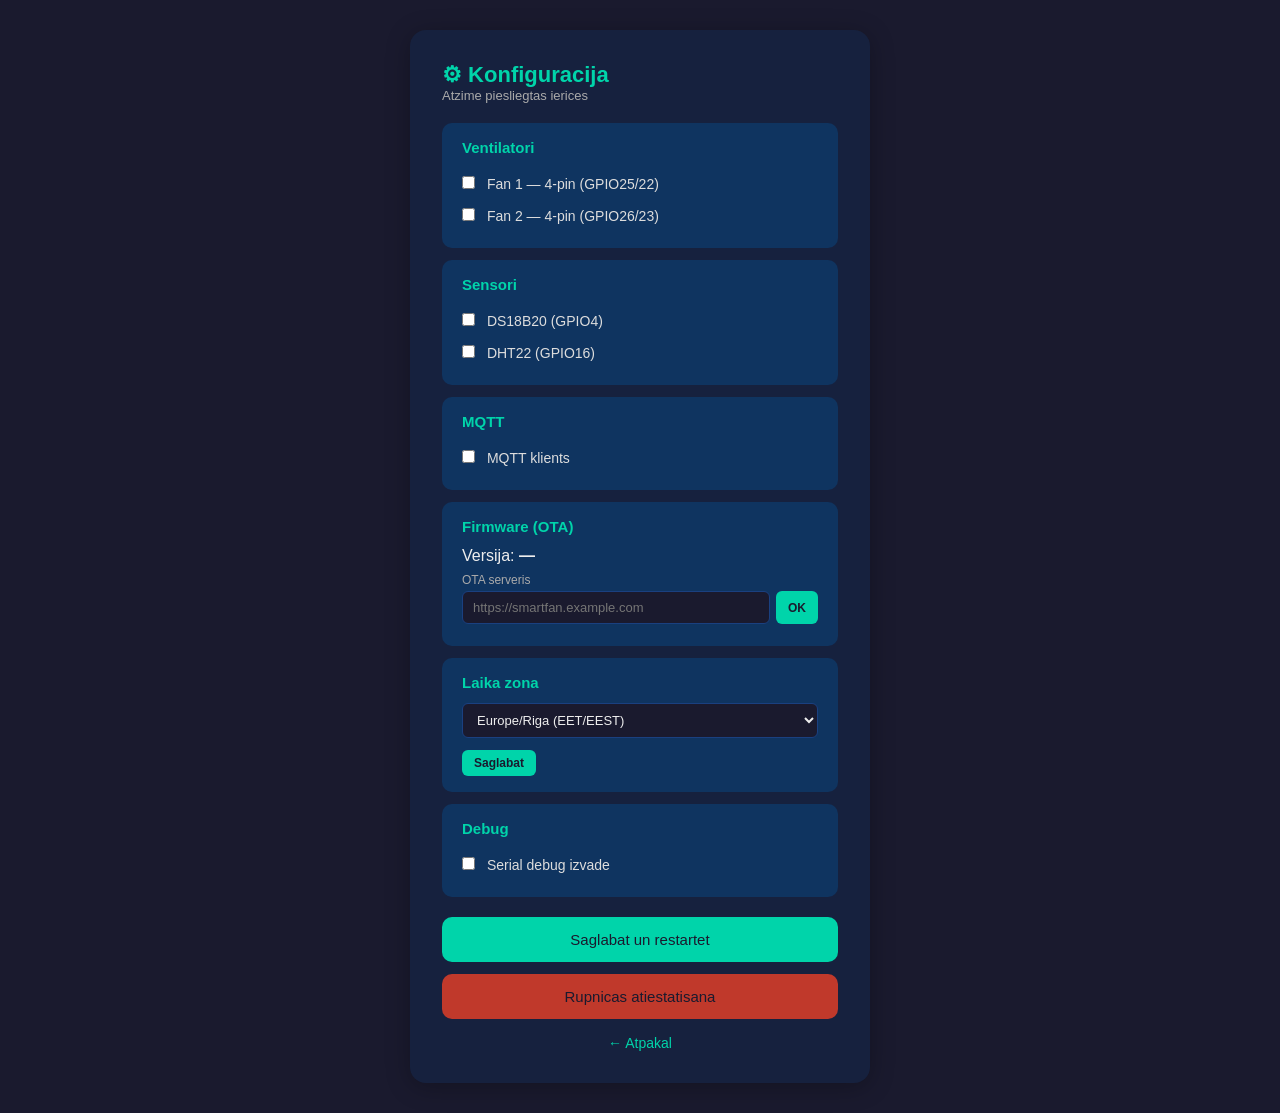
==== data/config.html @ d8c8d3db "Initial commit: SmartFan D1 Mini (ESP8266) firmware Ported from smartfan-esp32 for Wemos D1 Mini: - " ====
<!DOCTYPE html>
<html lang="lv">
<head>
<meta charset="UTF-8">
<meta name="viewport" content="width=device-width, initial-scale=1">
<title>Konfiguracija</title>
<link rel="stylesheet" href="style.css">
</head>
<body>
<div class="card">
  <h1>&#9881; Konfiguracija</h1>
  <p class="sub">Atzime piesliegtas ierices</p>

  <div class="cfg-group">
    <h2>Ventilatori</h2>
    <label class="chk"><input type="checkbox" id="d0" value="1"> Fan 1 — 4-pin (GPIO25/22)</label>
    <label class="chk"><input type="checkbox" id="d1" value="2"> Fan 2 — 4-pin (GPIO26/23)</label>
    <div id="pwm-limits" style="margin-top:12px;display:none">
      <h3 style="font-size:13px;color:#aaa;margin-bottom:8px">Min PWM % (zem si — fans apstajas)</h3>
      <div style="display:flex;gap:16px;align-items:center">
        <label class="cfg-lbl" style="margin:0">Fan 1</label>
        <input type="number" id="f1min" min="0" max="50" value="0" class="cfg-input" style="width:60px">
        <label class="cfg-lbl" style="margin:0">Fan 2</label>
        <input type="number" id="f2min" min="0" max="50" value="0" class="cfg-input" style="width:60px">
        <button class="btn-sm" onclick="savePwmLimits()">Saglabat</button>
      </div>
      <div id="pwm-status" style="font-size:11px;color:#aaa;margin-top:4px"></div>
    </div>
  </div>

  <div class="cfg-group">
    <h2>Sensori</h2>
    <label class="chk"><input type="checkbox" id="d2" value="16"> DS18B20 (GPIO4)</label>
    <label class="chk"><input type="checkbox" id="d3" value="32"> DHT22 (GPIO16)</label>
  </div>

  <div class="cfg-group">
    <h2>MQTT</h2>
    <label class="chk"><input type="checkbox" id="d4" value="512" onchange="mqttChanged()"> MQTT klients</label>
    <div id="mqtt-cfg" style="display:none;margin-top:10px">
      <label class="cfg-lbl">Serveris</label>
      <input type="text" id="mh" placeholder="192.168.1.100" class="cfg-input">
      <label class="cfg-lbl">Ports</label>
      <input type="text" id="mp" placeholder="1883" class="cfg-input" style="width:80px">
      <label class="cfg-lbl">Lietotajs (nav obligats)</label>
      <input type="text" id="mu" placeholder="" class="cfg-input">
      <label class="cfg-lbl">Parole (nav obligata)</label>
      <input type="text" id="mw" placeholder="" class="cfg-input">
      <label class="cfg-lbl">Ierīces ID (automātisks)</label>
      <input type="text" id="mx" class="cfg-input" disabled style="opacity:0.6;cursor:not-allowed">
      <button class="btn-sm" onclick="saveMqtt()" style="margin-top:8px">Saglabat MQTT</button>
      <div id="mqtt-status" style="font-size:11px;color:#aaa;margin-top:6px"></div>
    </div>
  </div>

  <div class="cfg-group" id="ds-section" style="display:none">
    <h2>DS18B20 sensori</h2>
    <button class="btn-sm" onclick="scanDS18()">Skenet busu</button>
    <div id="ds-list" style="margin-top:10px"></div>
  </div>

  <div class="cfg-group" id="ota-section">
    <h2>Firmware (OTA)</h2>
    <div style="display:flex;justify-content:space-between;align-items:center;margin-bottom:8px">
      <span>Versija: <strong id="ota-ver">—</strong></span>
      <span style="font-size:11px;color:#aaa" id="ota-variant"></span>
    </div>
    <label class="cfg-lbl">OTA serveris</label>
    <div style="display:flex;gap:6px">
      <input type="text" id="ota-url" placeholder="https://smartfan.example.com" class="cfg-input" style="flex:1">
      <button class="btn-sm" onclick="saveOtaServer()">OK</button>
    </div>
    <div id="ota-status" style="font-size:11px;color:#aaa;margin-top:6px"></div>
    <button class="btn-sm" id="ota-check-btn" onclick="otaCheck()" style="margin-top:8px;display:none">Parbaudit atjauninajumus</button>
    <button class="btn-sm" id="ota-update-btn" onclick="otaUpdate()" style="margin-top:8px;display:none;background:#e8a735">Atjaunot uz <span id="ota-new-ver"></span></button>
  </div>

  <div class="cfg-group">
    <h2>Laika zona</h2>
    <select id="tz-select" class="cfg-input" style="width:100%">
      <option value="EET-2EEST,M3.5.0/3,M10.5.0/4">Europe/Riga (EET/EEST)</option>
      <option value="EET-2EEST,M3.5.0/3,M10.5.0/4">Europe/Tallinn (EET/EEST)</option>
      <option value="EET-2EEST,M3.5.0/3,M10.5.0/4">Europe/Vilnius (EET/EEST)</option>
      <option value="EET-2EEST,M3.5.0/3,M10.5.0/4">Europe/Helsinki (EET/EEST)</option>
      <option value="CET-1CEST,M3.5.0,M10.5.0/3">Europe/Berlin (CET/CEST)</option>
      <option value="CET-1CEST,M3.5.0,M10.5.0/3">Europe/Warsaw (CET/CEST)</option>
      <option value="GMT0BST,M3.5.0/1,M10.5.0">Europe/London (GMT/BST)</option>
      <option value="MSK-3">Europe/Moscow (MSK)</option>
      <option value="EET-2EEST,M3.5.0/3,M10.5.0/4">Europe/Kiev (EET/EEST)</option>
      <option value="UTC0">UTC</option>
    </select>
    <div style="font-size:11px;color:#aaa;margin-top:4px" id="tz-info"></div>
    <button class="btn-sm" onclick="saveTz()" style="margin-top:8px">Saglabat</button>
  </div>

  <div class="cfg-group">
    <h2>Debug</h2>
    <label class="chk"><input type="checkbox" id="dbg" onchange="toggleDebug()"> Serial debug izvade</label>
  </div>

  <button class="btn" onclick="save()">Saglabat un restartet</button>
  <button class="btn" onclick="factoryReset()" style="background:#c0392b;margin-top:12px">Rupnicas atiestatisana</button>
  <a href="/" class="back">&larr; Atpakal</a>
</div>
<script>
fetch('/api/config').then(function(r){return r.json()}).then(function(d){
  var mask = d.config;
  for(var i=0;i<5;i++){
    var cb = document.getElementById('d'+i);
    if(cb) cb.checked = (mask & parseInt(cb.value)) !== 0;
  }
  mqttChanged();
  loadDS18Names();
  loadMqtt();
  loadDebug();
  loadTz();
  loadOta();
  loadPwmLimits();
});

function mqttChanged(){
  var on = document.getElementById('d4').checked;
  document.getElementById('mqtt-cfg').style.display = on ? '' : 'none';
}

function save(){
  var mask = 0;
  for(var i=0;i<5;i++){
    var cb = document.getElementById('d'+i);
    if(cb && cb.checked) mask |= parseInt(cb.value);
  }
  fetch('/api/config-set?mask='+mask).then(function(){
    document.querySelector('.btn').textContent = 'Restartejas...';
    document.querySelector('.btn').style.opacity = '0.5';
  });
}

// ── MQTT ──────────────────────────────────────────────────
function loadMqtt(){
  fetch('/api/mqtt').then(function(r){return r.json()}).then(function(d){
    document.getElementById('mh').value = d.host || '';
    document.getElementById('mp').value = d.port || 1883;
    document.getElementById('mu').value = d.user || '';
    document.getElementById('mx').value = d.prefix || 'smartfan';
    var st = document.getElementById('mqtt-status');
    st.textContent = d.connected ? 'Piesledzies' : 'Nav piesledzies';
    st.style.color = d.connected ? '#00d4aa' : '#f44';
  });
}

function saveMqtt(){
  var h = document.getElementById('mh').value;
  var p = document.getElementById('mp').value || '1883';
  var u = document.getElementById('mu').value;
  var w = document.getElementById('mw').value;
  var url = '/api/mqtt-set?host='+encodeURIComponent(h)+'&port='+p;
  url += '&user='+encodeURIComponent(u)+'&pass='+encodeURIComponent(w);
  fetch(url).then(function(){
    document.getElementById('mqtt-status').textContent = 'Saglabats!';
    document.getElementById('mqtt-status').style.color = '#00d4aa';
  });
}

// ── DS18B20 ──────────────────────────────────────────────
function loadDS18Names(){
  if(!document.getElementById('d2').checked){
    document.getElementById('ds-section').style.display='none';
    return;
  }
  document.getElementById('ds-section').style.display='';
  fetch('/api/ds18b20-names').then(function(r){return r.json()}).then(function(d){
    renderDS18List(d.sensors);
  });
}

function scanDS18(){
  fetch('/api/ds18b20-scan').then(function(r){return r.json()}).then(function(d){
    renderDS18List(d.sensors);
  });
}

function renderDS18List(sensors){
  var box = document.getElementById('ds-list');
  var html = '';
  for(var i=0;i<sensors.length;i++){
    html += '<div class="ds-row">';
    html += '<small>' + sensors[i].addr + '</small>';
    html += '<input type="text" id="dsn'+i+'" value="'+sensors[i].name+'" maxlength="15" placeholder="Nosaukums">';
    html += '<button class="btn-sm" onclick="saveDSName('+i+')">OK</button>';
    html += '</div>';
  }
  if(sensors.length===0) html='<p style="color:#aaa;font-size:13px">Nav atrasts neviens sensors</p>';
  box.innerHTML=html;
}

function saveDSName(idx){
  var name = document.getElementById('dsn'+idx).value;
  fetch('/api/ds18b20-set-name?idx='+idx+'&name='+encodeURIComponent(name));
}

// ── Debug ───────────────────────────────────────────────
function loadDebug(){
  fetch('/api/debug').then(function(r){return r.json()}).then(function(d){
    document.getElementById('dbg').checked = d.enabled;
  });
}

function toggleDebug(){
  var on = document.getElementById('dbg').checked;
  fetch('/api/debug-set?on='+(on?'1':'0'));
}

// ── Timezone ─────────────────────────────────────────────
function loadTz(){
  fetch('/api/timezone').then(function(r){return r.json()}).then(function(d){
    var sel = document.getElementById('tz-select');
    for(var i=0;i<sel.options.length;i++){
      if(sel.options[i].value === d.tz){ sel.selectedIndex = i; break; }
    }
    document.getElementById('tz-info').textContent = 'POSIX TZ: ' + d.tz;
  });
}
function saveTz(){
  var tz = document.getElementById('tz-select').value;
  fetch('/api/timezone-set?tz='+encodeURIComponent(tz)).then(function(r){return r.json()}).then(function(){
    document.getElementById('tz-info').textContent = 'Saglabats! POSIX TZ: ' + tz;
  });
}

document.getElementById('d2').addEventListener('change', function(){
  document.getElementById('ds-section').style.display = this.checked ? '' : 'none';
  if(this.checked) loadDS18Names();
});

// ── OTA ──────────────────────────────────────────────────
function loadOta(){
  fetch('/api/ota').then(function(r){return r.json()}).then(function(d){
    document.getElementById('ota-ver').textContent = 'v' + d.version;
    document.getElementById('ota-variant').textContent = d.variant;
    document.getElementById('ota-url').value = d.server || '';
    var st = document.getElementById('ota-status');
    var btn = document.getElementById('ota-check-btn');
    if(d.mqtt && d.server){
      st.textContent = 'MQTT piesledzies, OTA gatavs';
      st.style.color = '#00d4aa';
      btn.style.display = '';
    } else if(d.mqtt && !d.server){
      st.textContent = 'MQTT piesledzies, ievadi OTA servera adresi';
      st.style.color = '#e8a735';
      btn.style.display = 'none';
    } else {
      st.textContent = 'MQTT nav piesledzies — OTA nav pieejams';
      st.style.color = '#f44';
      btn.style.display = 'none';
    }
  });
}

function saveOtaServer(){
  var url = document.getElementById('ota-url').value.replace(/\/+$/,'');
  fetch('/api/ota-set-server?url='+encodeURIComponent(url)).then(function(){
    document.getElementById('ota-status').textContent = 'Saglabats!';
    document.getElementById('ota-status').style.color = '#00d4aa';
    setTimeout(loadOta, 1000);
  });
}

function otaCheck(){
  var btn = document.getElementById('ota-check-btn');
  btn.textContent = 'Parbaudu...';
  btn.disabled = true;
  document.getElementById('ota-update-btn').style.display = 'none';
  fetch('/api/ota-check').then(function(r){
    if(!r.ok) return r.text().then(function(t){throw new Error(t)});
    return r.json();
  }).then(function(d){
    var st = document.getElementById('ota-status');
    if(d.available){
      st.textContent = 'Pieejama jauna versija: v' + d.version;
      st.style.color = '#e8a735';
      document.getElementById('ota-new-ver').textContent = 'v' + d.version;
      document.getElementById('ota-update-btn').style.display = '';
    } else {
      st.textContent = 'Firmware ir aktuala versija';
      st.style.color = '#00d4aa';
    }
  }).catch(function(e){
    document.getElementById('ota-status').textContent = e.message;
    document.getElementById('ota-status').style.color = '#f44';
  }).finally(function(){
    btn.textContent = 'Parbaudit atjauninajumus';
    btn.disabled = false;
  });
}

function otaUpdate(){
  if(!confirm('Sakt firmware atjauninasanu? Ierice restartesies.')) return;
  var btn = document.getElementById('ota-update-btn');
  btn.textContent = 'Atjauninu...';
  btn.disabled = true;
  document.getElementById('ota-status').textContent = 'Lejupelade un ieraksta...';
  document.getElementById('ota-status').style.color = '#e8a735';
  fetch('/api/ota-update').then(function(){
    document.getElementById('ota-status').textContent = 'Firmware tiek atjaunota, ierice restartesies...';
  }).catch(function(e){
    document.getElementById('ota-status').textContent = 'Kluda: ' + e.message;
    document.getElementById('ota-status').style.color = '#f44';
    btn.disabled = false;
  });
}

// ── PWM limiti ──────────────────────────────────────────────
function loadPwmLimits(){
  fetch('/api/status').then(function(r){return r.json()}).then(function(d){
    if(d.minPwm){
      document.getElementById('f1min').value = d.minPwm[0];
      document.getElementById('f2min').value = d.minPwm[1];
    }
    var d0 = document.getElementById('d0');
    var d1 = document.getElementById('d1');
    if((d0 && d0.checked) || (d1 && d1.checked)){
      document.getElementById('pwm-limits').style.display = '';
    }
  });
}

function savePwmLimits(){
  var st = document.getElementById('pwm-status');
  Promise.all([
    fetch('/api/pwm-limits?fan=1&min='+document.getElementById('f1min').value),
    fetch('/api/pwm-limits?fan=2&min='+document.getElementById('f2min').value)
  ]).then(function(){
    st.textContent = 'Saglabats!'; st.style.color = '#00d4aa';
    setTimeout(function(){ st.textContent = ''; }, 3000);
  }).catch(function(e){
    st.textContent = e.message; st.style.color = '#f44';
  });
}

function factoryReset(){
  if(!confirm('Dzest VISUS uzstadijumus? WiFi, MQTT, sensoru nosaukumi — viss tiks notirits. Ierice pariestatesies AP rezima.')) return;
  if(!confirm('Vai tiesi esi dross? So darbibu nevar atcelt!')) return;
  fetch('/api/factory-reset').then(function(){
    document.body.innerHTML='<div style="text-align:center;margin-top:40vh;color:#fff"><h2>Rupnicas atiestatisana...</h2><p>Ierice restartesies AP rezima.</p><p>Piesledzieties WiFi: SmartFan-XXXX</p></div>';
  });
}
</script>
</body>
</html>
---- data/style.css ----
* { box-sizing: border-box; margin: 0; padding: 0; }

body {
  font-family: sans-serif;
  background: #1a1a2e;
  color: #eee;
  display: flex;
  justify-content: center;
  padding: 30px 16px;
}

.card {
  background: #16213e;
  border-radius: 16px;
  padding: 32px;
  width: 100%;
  max-width: 460px;
  box-shadow: 0 4px 24px #0004;
}

h1 { font-size: 22px; margin: 0; color: #00d4aa; }
#dev-name { cursor: pointer; border-bottom: 1px dashed transparent; }
#dev-name:hover { border-bottom-color: #00d4aa; }
.dev-name-input {
  font-size: 20px; font-weight: bold; padding: 0 4px;
  background: #1a1a2e; border: 1px solid #00d4aa; border-radius: 4px;
  color: #00d4aa; width: 160px;
}

/* Top bar — virsraksts + laiks */
.top-bar {
  display: flex;
  justify-content: space-between;
  align-items: center;
  margin-bottom: 20px;
}
.top-time {
  text-align: right;
}
.top-time span {
  font-size: 18px;
  font-weight: 500;
  color: #00d4aa;
  display: block;
}
.top-time small {
  font-size: 11px;
  color: #aaa;
}

/* Navigacijas pogas */
.nav-btns {
  display: flex;
  gap: 10px;
  margin-top: 16px;
}
.nav-btn {
  flex: 1;
  display: block;
  padding: 14px 8px;
  background: #0f3460;
  color: #00d4aa;
  font-size: 14px;
  font-weight: 600;
  text-align: center;
  text-decoration: none;
  border-radius: 10px;
  border: 1px solid #1a4080;
}
.nav-btn:active { opacity: 0.8; }
h2 { font-size: 15px; margin-bottom: 12px; color: #00d4aa; }

.sub { font-size: 13px; color: #aaa; margin-bottom: 20px; }

.stat {
  background: #0f3460;
  border-radius: 10px;
  padding: 16px 20px;
  margin-bottom: 12px;
}

.stat label {
  font-size: 12px;
  color: #aaa;
  display: block;
  margin-bottom: 4px;
}

.stat span { font-size: 28px; font-weight: 500; color: #00d4aa; }
.stat span.sm { font-size: 22px; }
.stat small { font-size: 13px; color: #aaa; margin-left: 4px; }

/* Fan bloks */
.fan-block {
  background: #0f3460;
  border-radius: 10px;
  padding: 16px 20px;
  margin-bottom: 12px;
}


.fan-row {
  display: flex;
  align-items: center;
  gap: 12px;
  margin-bottom: 6px;
}

.fan-row .rpm { font-size: 22px; font-weight: 500; color: #00d4aa; min-width: 80px; }
.fan-row small { font-size: 12px; color: #aaa; }

.fan-block input[type=range] {
  width: 100%;
  accent-color: #00d4aa;
  height: 6px;
}

.fan-pct {
  text-align: right;
  font-size: 18px;
  font-weight: 500;
  color: #00d4aa;
  min-width: 50px;
}

/* Sensoru bloks */
.sensor-row {
  display: flex;
  justify-content: space-between;
  align-items: center;
  padding: 6px 0;
}

.sensor-row .val { font-size: 20px; font-weight: 500; color: #00d4aa; }
.sensor-row .lbl { font-size: 12px; color: #aaa; }

/* Sensora nosaukums — klikskis lai redige */
.sensor-name {
  cursor: pointer;
  border-bottom: 1px dashed #555;
  display: inline-block;
}
.sensor-name:hover { color: #00d4aa; }
.sensor-name-input {
  font-size: 12px;
  padding: 2px 6px;
  background: #1a1a2e;
  border: 1px solid #00d4aa;
  border-radius: 4px;
  color: #eee;
  width: 120px;
  margin-bottom: 4px;
}

/* Fan header ar relay pogu */
.fan-header {
  display: flex;
  justify-content: space-between;
  align-items: center;
  margin-bottom: 8px;
}

.fan-header h3 {
  font-size: 13px;
  color: #aaa;
  margin: 0;
}

.btn-relay {
  padding: 5px 14px;
  background: #2a2a4a;
  color: #f44;
  font-size: 12px;
  font-weight: 600;
  border: 1px solid #f44;
  border-radius: 6px;
  cursor: pointer;
  min-width: 52px;
  text-align: center;
}

.btn-relay.on {
  background: #00d4aa;
  color: #1a1a2e;
  border-color: #00d4aa;
}

.btn-relay:active { opacity: 0.8; }

/* Pogas */
.btn {
  display: block;
  width: 100%;
  margin-top: 20px;
  padding: 14px;
  background: #00d4aa;
  color: #1a1a2e;
  font-size: 15px;
  font-weight: 500;
  border: none;
  border-radius: 10px;
  cursor: pointer;
}

.btn:active, .btn-sm:active { opacity: 0.8; }

/* Config lapa */
.cfg-group {
  background: #0f3460;
  border-radius: 10px;
  padding: 16px 20px;
  margin-bottom: 12px;
}

.chk {
  display: block;
  font-size: 14px;
  padding: 8px 0;
  color: #ddd;
  cursor: pointer;
}

.chk input { accent-color: #00d4aa; margin-right: 8px; }

/* Footer (legacy — config/auto lapās) */
.footer {
  text-align: center;
  font-size: 11px;
  color: #555;
  margin-top: 20px;
}

.footer a { color: #00d4aa; text-decoration: none; }

.back {
  display: block;
  text-align: center;
  margin-top: 16px;
  color: #00d4aa;
  text-decoration: none;
  font-size: 14px;
}

/* DS18B20 sensoru rindas (config lapa) */
.ds-row {
  display: flex;
  align-items: center;
  gap: 8px;
  padding: 6px 0;
}
.ds-row small { color: #aaa; font-size: 10px; min-width: 100px; word-break: break-all; }
.ds-row input {
  flex: 1; padding: 6px 8px; background: #1a1a2e; border: 1px solid #1a4080;
  border-radius: 6px; color: #eee; font-size: 13px;
}
.btn-sm {
  padding: 6px 12px; background: #00d4aa; color: #1a1a2e; font-size: 12px;
  font-weight: 600; border: none; border-radius: 6px; cursor: pointer;
}

/* Encoder info teksts */
.enc-info {
  font-size: 12px;
  padding: 6px 0 0 26px;
  color: #555;
}

/* Config input lauki (MQTT u.c.) */
.cfg-lbl { font-size: 12px; color: #aaa; display: block; margin: 8px 0 4px; }
.cfg-input {
  width: 100%; padding: 8px 10px; background: #1a1a2e; border: 1px solid #1a4080;
  border-radius: 6px; color: #eee; font-size: 13px;
}

/* ── Automatizacijas lapa ─────────────────────────────────── */
.auto-tabs {
  display: flex; gap: 8px; margin-bottom: 12px;
}
.auto-tab {
  flex: 1; padding: 10px; background: #0f3460; color: #aaa; font-size: 14px;
  font-weight: 600; border: 1px solid #1a4080; border-radius: 8px; cursor: pointer;
  text-align: center;
}
.auto-tab.active { background: #00d4aa; color: #1a1a2e; border-color: #00d4aa; }

.mode-btns { display: flex; gap: 6px; }
.mode-btn {
  flex: 1; padding: 8px 4px; background: #1a1a2e; color: #aaa; font-size: 12px;
  font-weight: 600; border: 1px solid #1a4080; border-radius: 6px; cursor: pointer;
  text-align: center;
}
.mode-btn.active { background: #00d4aa; color: #1a1a2e; border-color: #00d4aa; }

/* Dienu tabi */
.day-tabs { display: flex; gap: 4px; margin-bottom: 8px; }
.day-btn {
  flex: 1; padding: 6px 2px; background: #1a1a2e; color: #aaa; font-size: 11px;
  font-weight: 600; border: 1px solid #1a4080; border-radius: 4px; cursor: pointer;
  text-align: center;
}
.day-btn.active { background: #00d4aa; color: #1a1a2e; border-color: #00d4aa; }

/* Grafika tabula */
.sch-table {
  width: 100%; border-collapse: collapse; margin-bottom: 4px;
}
.sch-table thead th {
  font-size: 11px; color: #aaa; font-weight: 500; padding: 2px 4px; text-align: center;
}
.sch-table .sch-hour {
  font-size: 11px; color: #888; text-align: center; padding: 0 6px; width: 30px;
  font-weight: 600;
}
.sch-cell {
  text-align: center; font-size: 12px; padding: 4px 2px; cursor: pointer;
  border-radius: 3px; border: 1px solid #1a4080; min-width: 40px;
}
.sch-cell:hover { outline: 2px solid #00d4aa; }

.sch-tools {
  display: flex; gap: 6px; margin-top: 8px; flex-wrap: wrap;
}
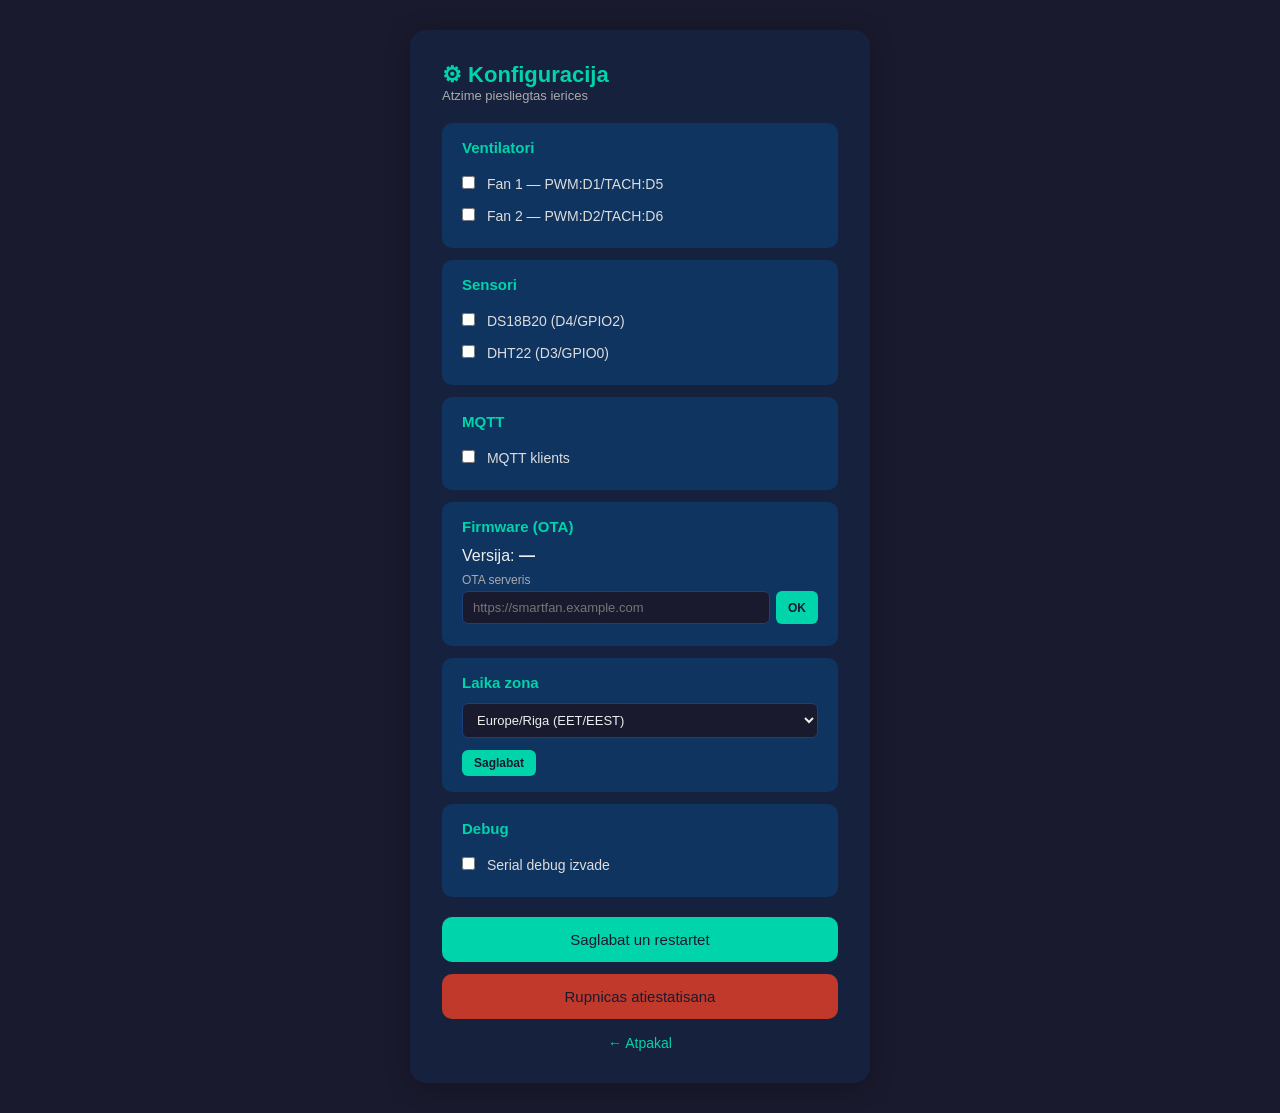
==== commit 4a62d036: "Fix MQTT not connecting: checkbox value 512 → 64 to match DEV_MQTT MQTT checkbox had ESP32 bitmask v" ====
--- a/data/config.html
+++ b/data/config.html
@@ -13,8 +13,8 @@
 
   <div class="cfg-group">
     <h2>Ventilatori</h2>
-    <label class="chk"><input type="checkbox" id="d0" value="1"> Fan 1 — 4-pin (GPIO25/22)</label>
-    <label class="chk"><input type="checkbox" id="d1" value="2"> Fan 2 — 4-pin (GPIO26/23)</label>
+    <label class="chk"><input type="checkbox" id="d0" value="1"> Fan 1 — PWM:D1/TACH:D5</label>
+    <label class="chk"><input type="checkbox" id="d1" value="2"> Fan 2 — PWM:D2/TACH:D6</label>
     <div id="pwm-limits" style="margin-top:12px;display:none">
       <h3 style="font-size:13px;color:#aaa;margin-bottom:8px">Min PWM % (zem si — fans apstajas)</h3>
       <div style="display:flex;gap:16px;align-items:center">
@@ -30,13 +30,13 @@
 
   <div class="cfg-group">
     <h2>Sensori</h2>
-    <label class="chk"><input type="checkbox" id="d2" value="16"> DS18B20 (GPIO4)</label>
-    <label class="chk"><input type="checkbox" id="d3" value="32"> DHT22 (GPIO16)</label>
+    <label class="chk"><input type="checkbox" id="d2" value="16"> DS18B20 (D4/GPIO2)</label>
+    <label class="chk"><input type="checkbox" id="d3" value="32"> DHT22 (D3/GPIO0)</label>
   </div>
 
   <div class="cfg-group">
     <h2>MQTT</h2>
-    <label class="chk"><input type="checkbox" id="d4" value="512" onchange="mqttChanged()"> MQTT klients</label>
+    <label class="chk"><input type="checkbox" id="d4" value="64" onchange="mqttChanged()"> MQTT klients</label>
     <div id="mqtt-cfg" style="display:none;margin-top:10px">
       <label class="cfg-lbl">Serveris</label>
       <input type="text" id="mh" placeholder="192.168.1.100" class="cfg-input">
